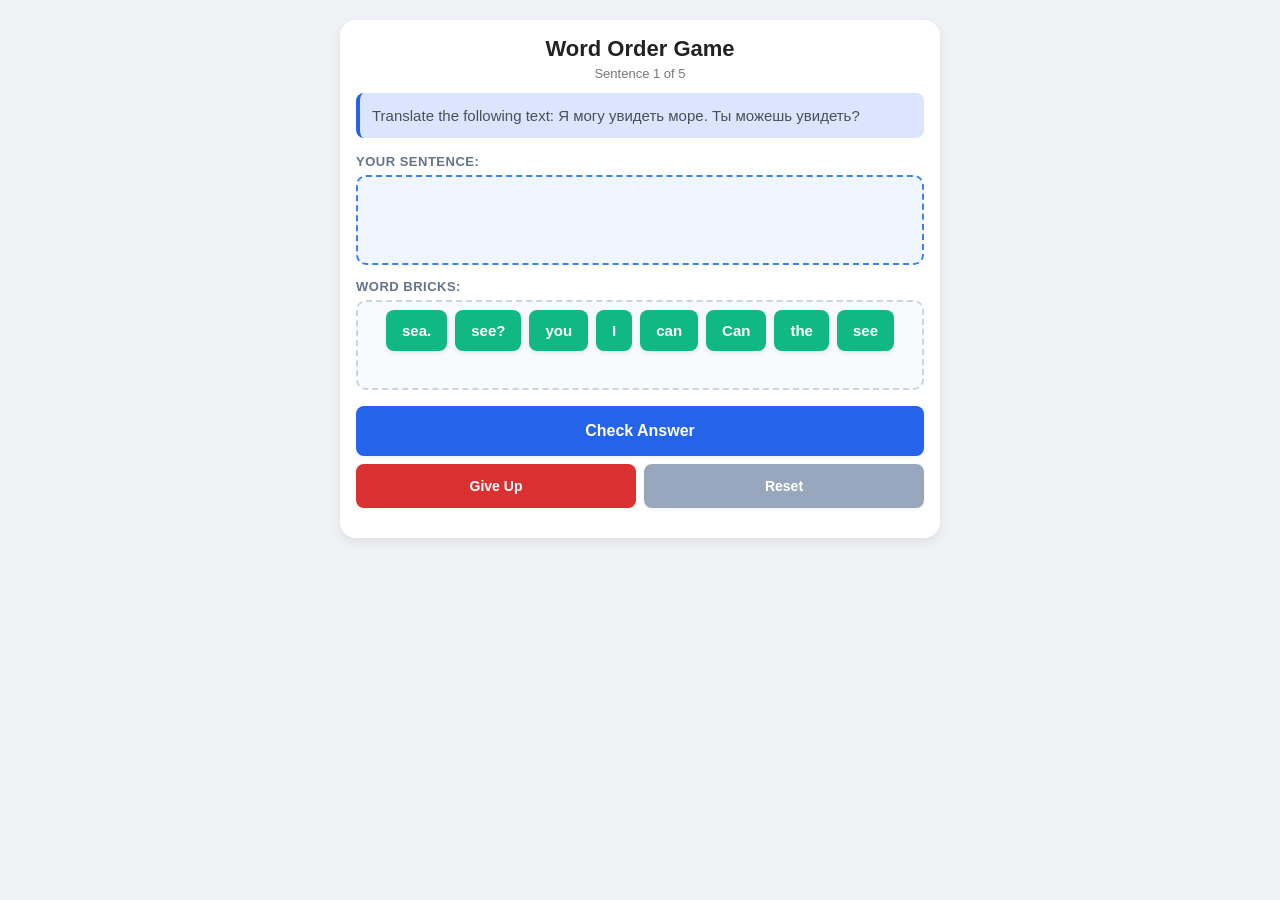
==== index.html @ 69d152c0 "Create index.html" ====
<!DOCTYPE html>
<html lang="en">
<head>
    <meta charset="UTF-8">
    <!-- Критически важно для мобильных: запрещает лишний автоматический масштаб -->
    <meta name="viewport" content="width=device-width, initial-scale=1.0, maximum-scale=1.0, user-scalable=no">
    <title>Word Order Game</title>
    <style>
        /* Базовые сбросы для мобильных устройств */
        * {
            box-sizing: border-box;
            -webkit-tap-highlight-color: transparent; /* Убирает синюю рамку при тапе на iOS/Android */
        }
        
        body {
            font-family: -apple-system, BlinkMacSystemFont, "Segoe UI", Roboto, Helvetica, Arial, sans-serif;
            background-color: #f0f2f5;
            margin: 0;
            padding: 12px;
            display: flex;
            flex-direction: column;
            align-items: center;
            min-height: 100vh;
            justify-content: flex-start;
        }

        .game-container {
            background-color: white;
            padding: 16px;
            border-radius: 16px;
            box-shadow: 0 4px 12px rgba(0,0,0,0.08);
            width: 100%;
            max-width: 600px;
            margin-top: 8px;
        }

        h1 {
            font-size: 22px;
            color: #222;
            margin: 0 0 4px 0;
            text-align: center;
        }

        .progress {
            font-size: 13px;
            color: #777;
            margin-bottom: 12px;
            text-align: center;
            font-weight: 500;
        }

        /* Адаптивный блок перевода */
        .translation-box {
            background-color: #dbe5ff;
            border-left: 4px solid #2563eb;
            padding: 12px;
            margin-bottom: 16px;
            border-radius: 8px;
            font-size: 15px;
            line-height: 1.4;
            font-weight: 500;
            color: #495057;
            text-align: left;
        }

        /* Поля для кирпичиков адаптированы под пальцы */
        .field {
            border: 2px dashed #cbd5e1;
            border-radius: 10px;
            min-height: 90px; /* Чуть выше, чтобы помещались крупные кирпичики */
            margin-bottom: 14px;
            padding: 8px;
            display: flex;
            flex-wrap: wrap;
            align-content: flex-start;
            justify-content: center;
            gap: 8px;
            background-color: #f8fafc;
        }

        .field-label {
            font-size: 13px;
            font-weight: 700;
            color: #64748b;
            margin-bottom: 6px;
            text-transform: uppercase;
            letter-spacing: 0.5px;
        }

        #target-field {
            border-color: #3b82f6;
            background-color: #eff6ff;
        }

        /* Крупные «кирпичики» для удобного тапа на смартфонах */
        .word-brick {
            background-color: #10b981;
            color: white;
            padding: 12px 16px; /* Увеличенные отступы под размер пальца */
            border-radius: 8px;
            cursor: pointer;
            font-weight: 600;
            font-size: 15px;
            user-select: none;
            box-shadow: 0 2px 4px rgba(0,0,0,0.08);
            transition: background-color 0.2s, transform 0.1s;
            max-width: 100%;
            word-break: break-word;
            text-align: center;
        }

        /* На мобильных :hover не всегда работает корректно, используем активное состояние */
        .word-brick:active {
            transform: scale(0.96);
            opacity: 0.9;
        }

        .word-brick.dragging {
            opacity: 0.4;
            background-color: #64748b;
        }

        .word-brick.wrong {
            background-color: #ef4444 !important;
            animation: shake 0.3s ease-in-out;
        }

        /* Мобильная панель кнопок управления */
        .controls {
            display: grid;
            grid-template-columns: 1fr 1fr; /* Кнопки становятся в удобную сетку */
            gap: 8px;
            margin-top: 16px;
        }

        button {
            color: white;
            border: none;
            padding: 14px 10px;
            font-size: 14px;
            border-radius: 8px;
            cursor: pointer;
            font-weight: 700;
            box-shadow: 0 2px 4px rgba(0,0,0,0.05);
            transition: opacity 0.2s;
            width: 100%;
        }

        button:active {
            opacity: 0.85;
        }

        .btn-check { background-color: #2563eb; grid-column: span 2; font-size: 16px; padding: 16px 10px; } /* Главная кнопка шире остальных */
        .btn-giveup { background-color: #d93131; }
        .btn-next { background-color: #10b981; grid-column: span 2; font-size: 16px; padding: 16px 10px; }
        .btn-reset { background-color: #98a7bd; }
        
        #result-message {
            margin-top: 14px;
            font-size: 20px;
            font-weight: 600;
            text-align: center;
            line-height: 1.4;
        }
        
        .success-text { color: #10b981; }
        .error-text { color: #ef4444; }
        .info-text { color: #f59f00; }

        /* Эффект легкого дрожания для ошибок */
        @keyframes shake {
            0%, 100% { transform: translateX(0); }
            25% { transform: translateX(-4px); }
            75% { transform: translateX(4px); }
        }
    </style>
</head>
<body>

<div class="game-container">
    <h1>Word Order Game</h1>
    <div id="progress" class="progress">Sentence 1 of 4</div>
    
    <div id="translation" class="translation-box"></div>
    
    <div class="field-label">Your Sentence:</div>
    <div id="target-field" class="field"></div>
    
    <div class="field-label">Word Bricks:</div>
    <div id="source-field" class="field"></div>
    
    <div class="controls">
        <button class="btn-check" id="btn-check" onclick="checkResult()">Check Answer</button>
        <button class="btn-next" id="btn-next" onclick="nextSentence()" style="display: none;">Next Sentence ➔</button>
        <button class="btn-giveup" id="btn-giveup" onclick="giveUp()">Give Up</button>
        <button class="btn-reset" onclick="resetCurrent()">Reset</button>
    </div>
    
    <div id="result-message"></div>
</div>

<script>
    // НОВЫЙ ФОРМАТ МАССИВА С ПЕРЕВОДОМ
    // Укажите английский вариант в 'en' и русский перевод в 'ru'
    const sentences = [
        {
            en: "I can see the sea. Can you see?",
            ru: "Я могу увидеть море. Ты можешь увидеть?"
        },
        {
            en: "The quick brown fox jumps over the lazy dog",
            ru: "Шустрая бурая лиса прыгает через ленивую собаку"
        },
        {
            en: "Artificial intelligence is changing the world rapidly",
            ru: "Искусственный интеллект стремительно меняет мир"
        },
        {
            en: "Learning a new language opens many doors for your career",
            ru: "Изучение нового языка открывает многие двери для вашей карьеры"
        },
        {
            en: "It is never too late to be what you might have been",
            ru: "Никогда не поздно стать тем, кем вы могли бы быть"
        }
    ];

    let currentIndex = 0;
    let currentWords = [];

    const sourceField = document.getElementById("source-field");
    const targetField = document.getElementById("target-field");
    const resultMessage = document.getElementById("result-message");
    const progressText = document.getElementById("progress");
    const translationText = document.getElementById("translation");
    const btnNext = document.getElementById("btn-next");
    const btnGiveUp = document.getElementById("btn-giveup");

    function shuffle(array) {
        let currentIndex = array.length, randomIndex;
        while (currentIndex != 0) {
            randomIndex = Math.floor(Math.random() * currentIndex);
            currentIndex--;
            [array[currentIndex], array[randomIndex]] = [array[randomIndex], array[currentIndex]];
        }
        return array;
    }

    function initGame() {
        sourceField.innerHTML = "";
        targetField.innerHTML = "";
        resultMessage.innerHTML = "";
        btnNext.style.display = "none";
        btnGiveUp.style.display = "inline-block";
        
        progressText.innerText = `Sentence ${currentIndex + 1} of ${sentences.length}`;
        
        // Выводим подсказку-перевод сверху
        translationText.innerText = `Translate the following text: ${sentences[currentIndex].ru}`;
        
        // Разбиваем текущую английскую строку на массив слов
        currentWords = sentences[currentIndex].en.split(" ");
        
        // Создаем копию для перемешивания
        const shuffledWords = shuffle([...currentWords]);
        
        shuffledWords.forEach((word) => {
            const brick = document.createElement("div");
            brick.className = "word-brick";
            brick.draggable = true; // 1. ИСПРАВЛЕНО: Включили встроенный Drag-and-Drop браузера
            brick.innerText = word;
            
            // Клик для быстрого переноса (срабатывает, только если не было движения)
            brick.onclick = function() {
                if (isMoving) return; // Проверка флага движения
                clearHighlights();
                if (brick.parentElement === sourceField) {
                    targetField.appendChild(brick);
                } else {
                    sourceField.appendChild(brick);
                }
            };

            // 2. ИСПРАВЛЕНО: Добавлены нативные события для ПК (Мышь)
            brick.addEventListener('dragstart', () => {
                brick.classList.add('dragging');
                clearHighlights();
            });
            brick.addEventListener('dragend', () => {
                brick.classList.remove('dragging');
            });

            // 3. ИСПРАВЛЕНО: Добавлены нативные события для Смартфонов (Палец)
            brick.addEventListener('touchstart', (e) => {
                isMoving = false;
                brick.classList.add('dragging');
                clearHighlights();
            }, {passive: true});

            brick.addEventListener('touchmove', (e) => {
                isMoving = true;
                const touch = e.touches[0];
                // Находим элемент под пальцем в момент движения
                const targetElement = document.elementFromPoint(touch.clientX, touch.clientY);
                if (!targetElement) return;
                
                const currentField = targetElement.closest('.field');
                if (currentField) {
                    const afterElement = getDragAfterElement(currentField, touch.clientX, touch.clientY);
                    if (afterElement == null) {
                        currentField.appendChild(brick);
                    } else {
                        currentField.insertBefore(brick, afterElement);
                    }
                }
            }, {passive: true});

            brick.addEventListener('touchend', () => {
                brick.classList.remove('dragging');
                setTimeout(() => { isMoving = false; }, 80); // Сброс флага с микрозадержкой
            });
            
            sourceField.appendChild(brick);
        });
    }

    function clearHighlights() {
        Array.from(targetField.children).forEach(brick => brick.classList.remove("wrong"));
    }

    function checkResult() {
        clearHighlights();
        const targetBricks = Array.from(targetField.children);
        let hasError = false;
        
        for (let i = 0; i < targetBricks.length; i++) {
            if (targetBricks[i].innerText !== currentWords[i]) {
                hasError = true;
            }
            if (hasError) {
                targetBricks[i].classList.add("wrong");
            }
        }

        const userSentence = targetBricks.map(brick => brick.innerText).join(" ");
        const correctSentence = sentences[currentIndex].en;

        if (userSentence === correctSentence) {
            resultMessage.className = "success-text";
            resultMessage.innerText = "🎉 Excellent! Perfect order!";
            showNextButton();
        } else {
            resultMessage.className = "error-text";
            if (targetBricks.length < currentWords.length && !hasError) {
                resultMessage.innerText = "❌ So far so good, but the sentence is incomplete.";
            } else {
                resultMessage.innerText = "❌ Incorrect order. Red bricks are misplaced.";
            }
        }
    }

    function giveUp() {
        targetField.innerHTML = "";
        sourceField.innerHTML = "";
        
        currentWords.forEach(word => {
            const brick = document.createElement("div");
            brick.className = "word-brick";
            brick.innerText = word;
            targetField.appendChild(brick);
        });
        
        resultMessage.className = "info-text";

        if (currentIndex < sentences.length - 1) {
            resultMessage.innerText = "💡 Here is the correct answer. You can now move next.";
        } else {
            resultMessage.innerText = "💡 Here is the correct answer.";
        }

        showNextButton();
    }

    function showNextButton() {
        btnGiveUp.style.display = "none";
        if (currentIndex < sentences.length - 1) {
            btnNext.style.display = "inline-block";
        } else {
            resultMessage.innerHTML += "<br>🏁 All done! You finished every sentence!";
        }
    }

    function nextSentence() {
        if (currentIndex < sentences.length - 1) {
            currentIndex++;
        } else {
            currentIndex = 0; // Возвращаемся к первому предложению после финиша
        }
        initGame();
    }

    // Добавлено в начало тега <script>
    let isMoving = false; // Флаг отслеживания движения

    // Слушатель для полей: позволяет бросать элементы внутрь себя
    function setupDragAndDropHandlers(field) {
        field.addEventListener('dragover', e => {
            e.preventDefault();
            const draggingBrick = document.querySelector('.dragging');
            if (!draggingBrick) return;
            const afterElement = getDragAfterElement(field, e.clientX, e.clientY);
            if (afterElement == null) {
                field.appendChild(draggingBrick);
            } else {
                field.insertBefore(draggingBrick, afterElement);
            }
        });
    }

    // Попиксельный расчет: ищет ближайший кирпичик, перед которым находится палец/курсор
    function getDragAfterElement(container, x, y) {
        const draggableElements = [...container.querySelectorAll('.word-brick:not(.dragging)')];
        
        return draggableElements.reduce((closest, child) => {
            const box = child.getBoundingClientRect();
            const isInsideY = y >= box.top && y <= box.bottom;
            const offsetX = x - (box.left + box.width / 2);
            
            if (isInsideY && offsetX < 0 && offsetX > closest.offset) {
                return { offset: offsetX, element: child };
            } else {
                return closest;
            }
        }, { offset: Number.NEGATIVE_INFINITY }).element;
    }

    // Запуск обработчиков для обоих полей
    setupDragAndDropHandlers(targetField);
    setupDragAndDropHandlers(sourceField);

    function resetCurrent() {
        initGame();
    }

    initGame();
</script>


</body>
</html>
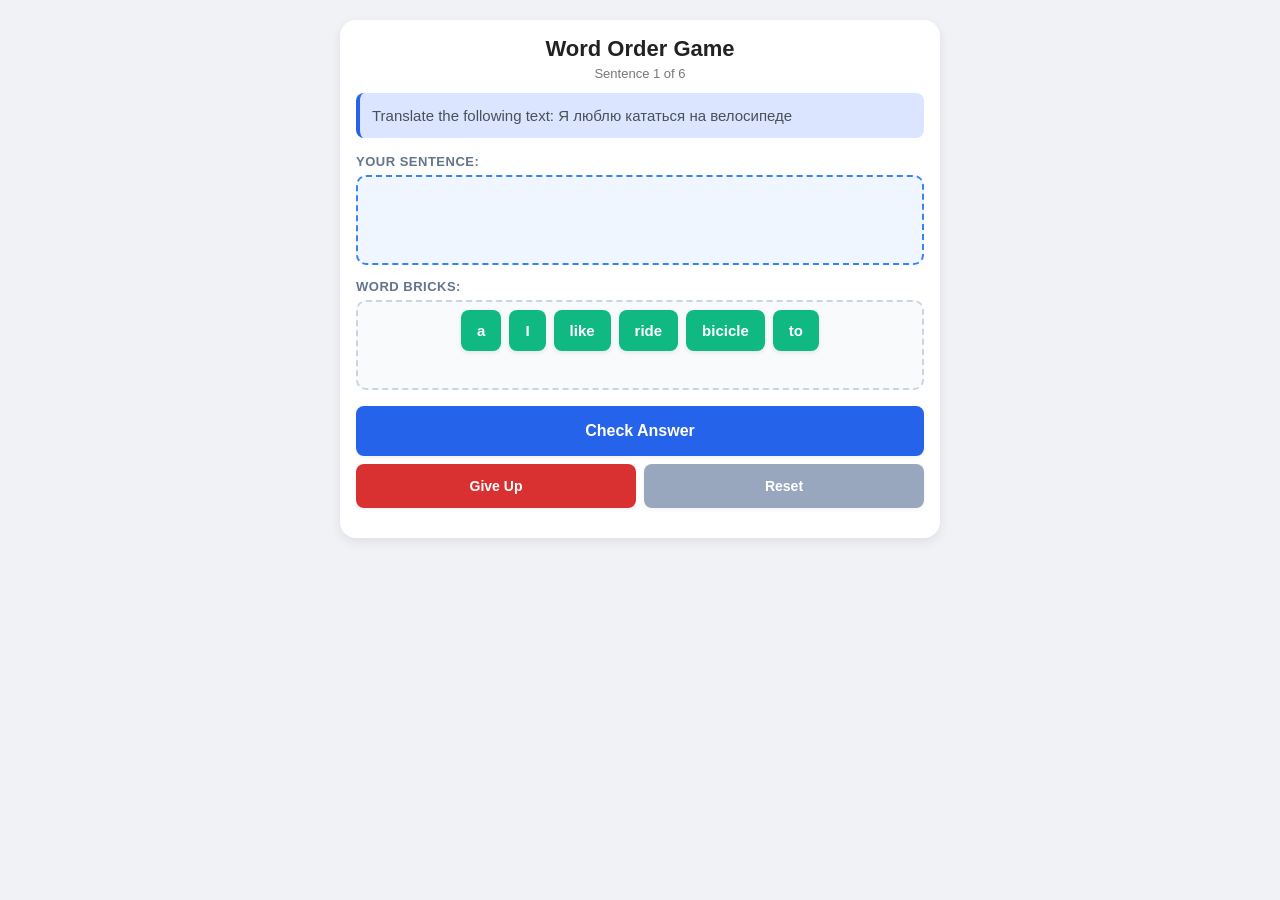
==== commit 0e62c623: "1" ====
--- a/index.html
+++ b/index.html
@@ -204,6 +204,10 @@
     // Укажите английский вариант в 'en' и русский перевод в 'ru'
     const sentences = [
         {
+            en: "I like to ride a bicicle",
+            ru: "Я люблю кататься на велосипеде"
+        },
+        {
             en: "I can see the sea. Can you see?",
             ru: "Я могу увидеть море. Ты можешь увидеть?"
         },
